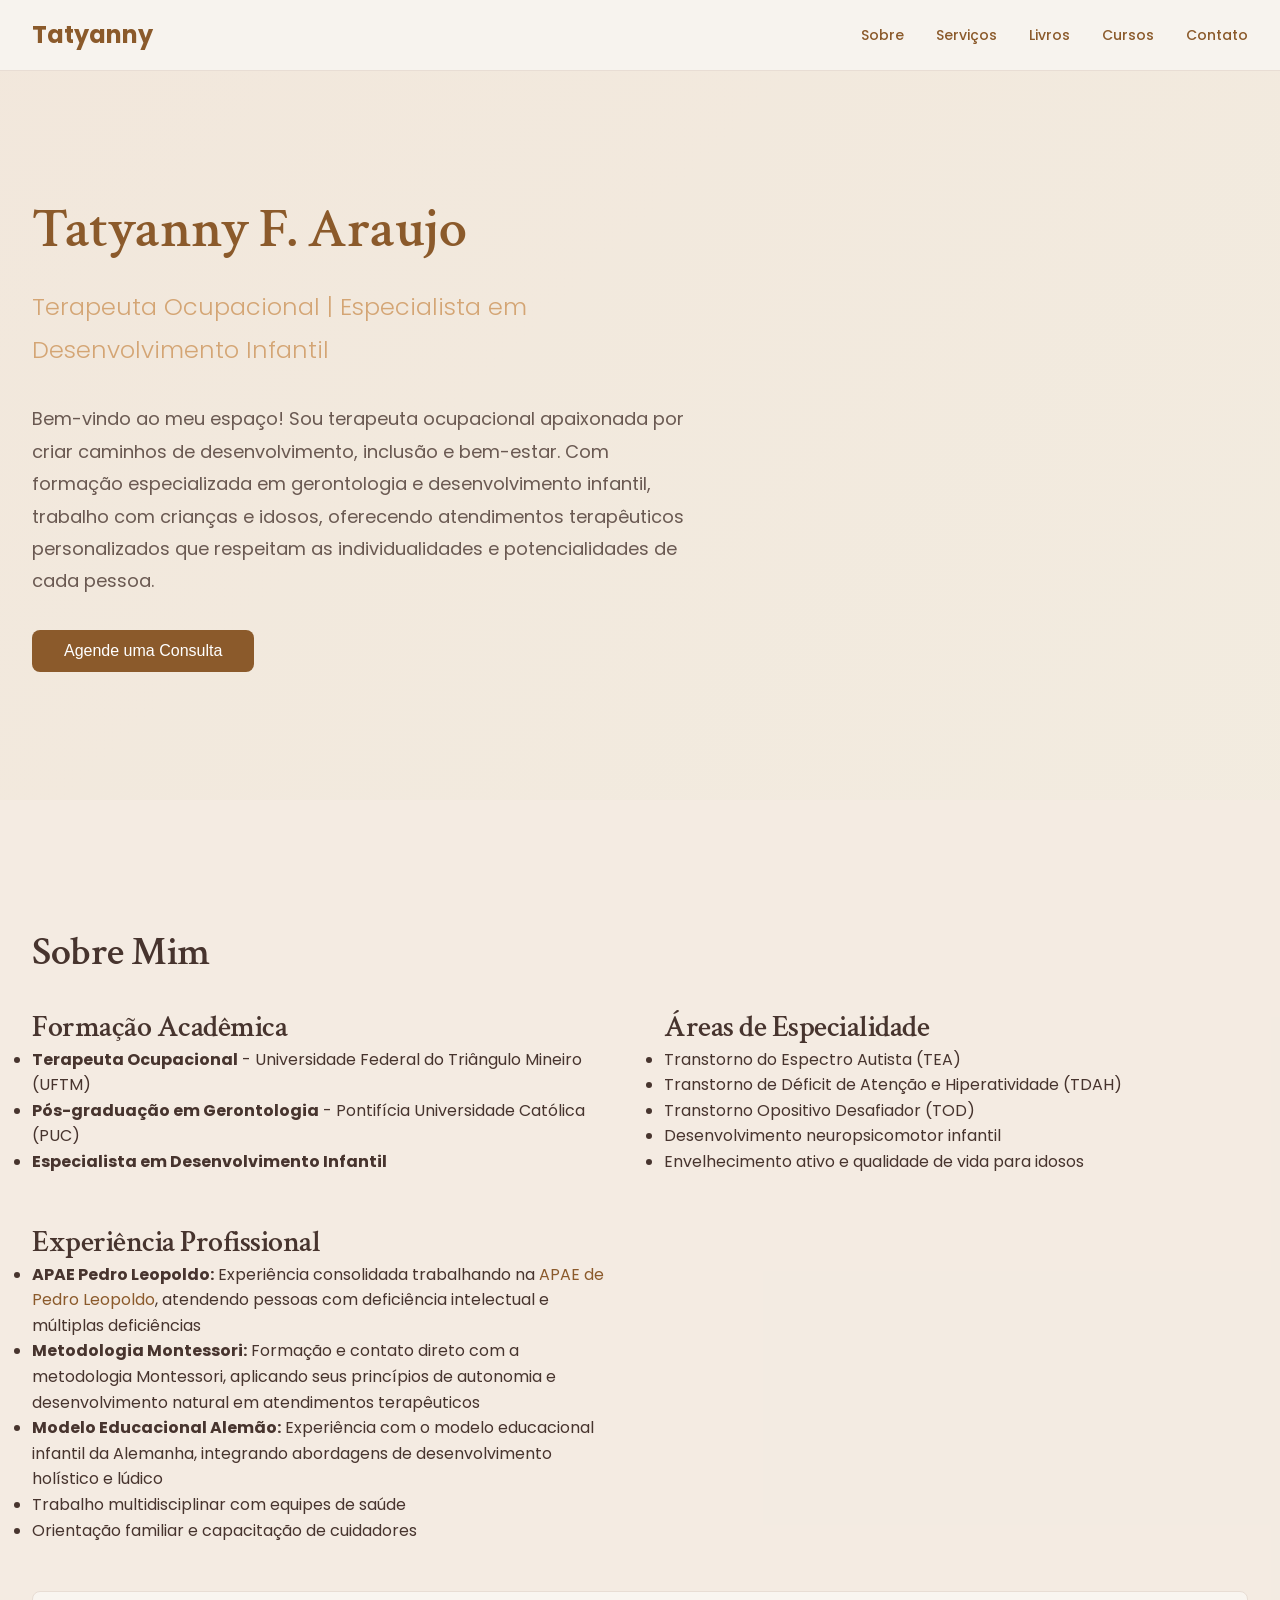
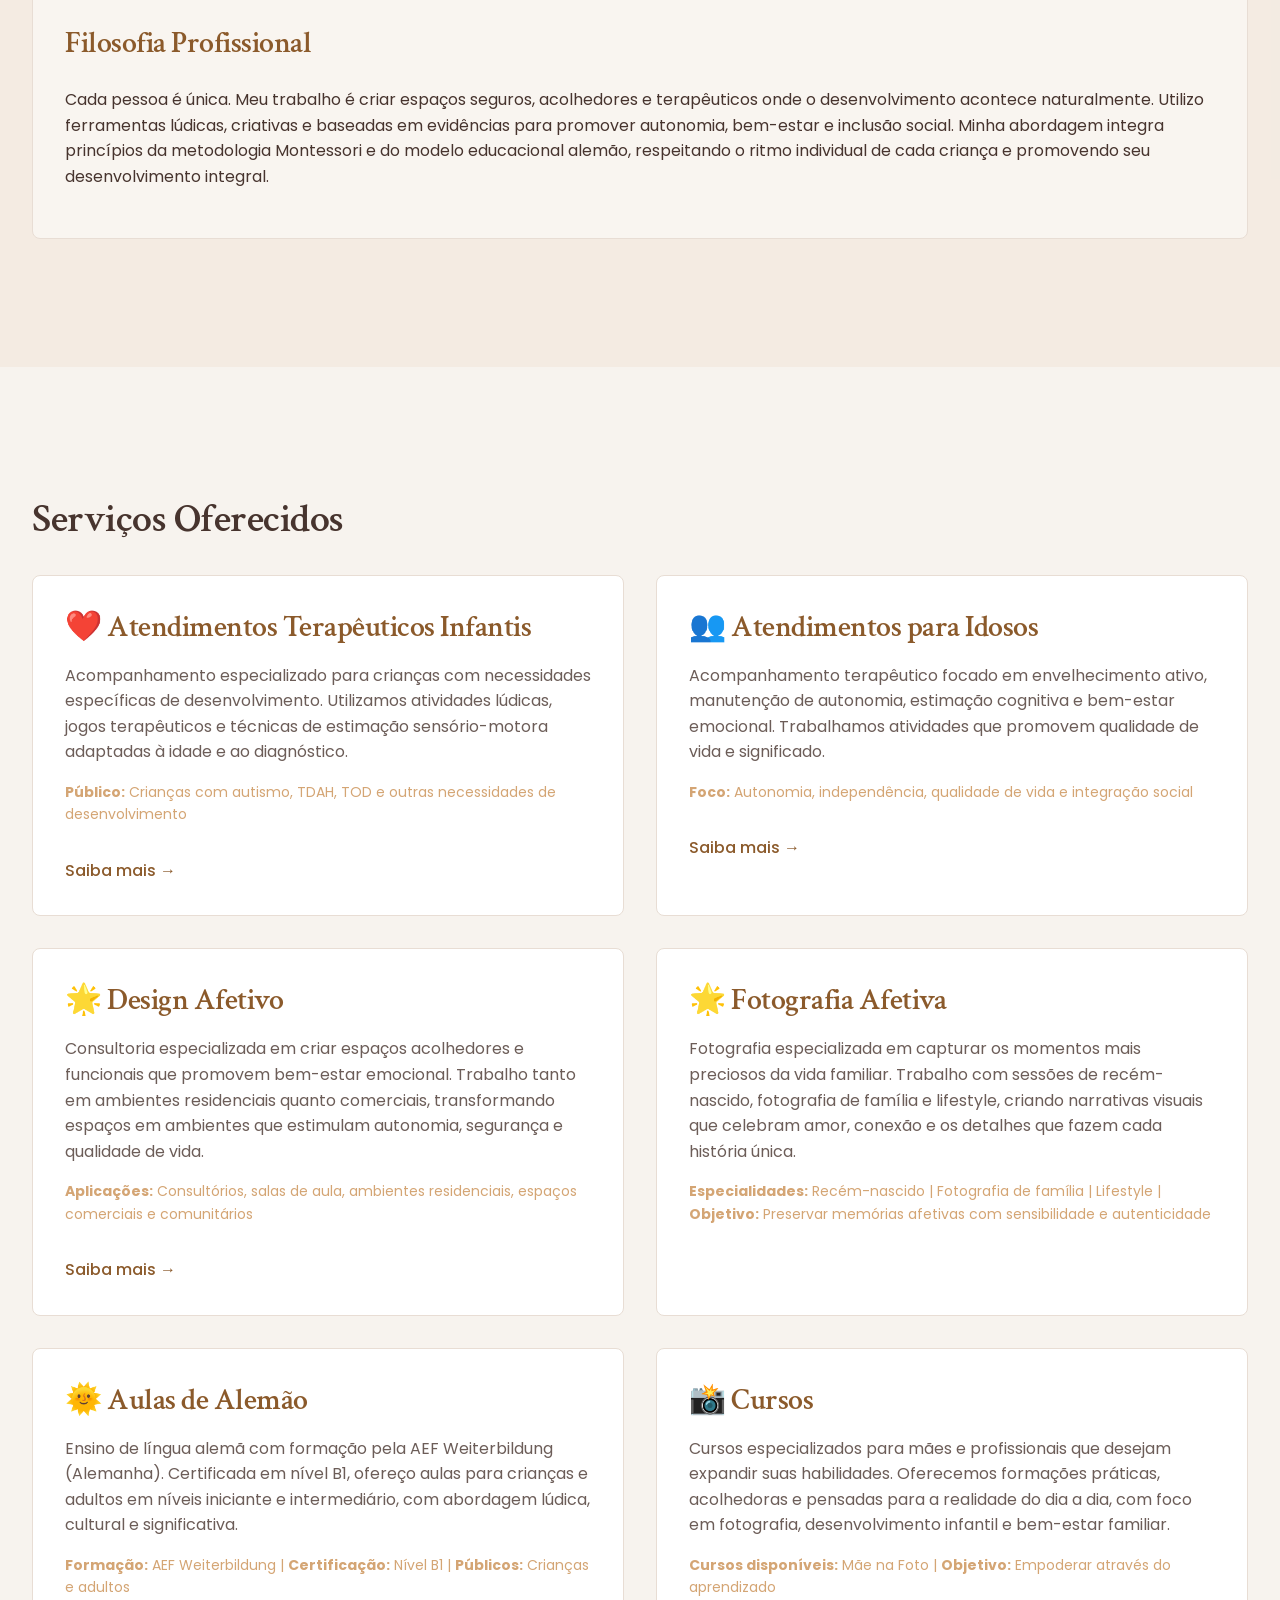
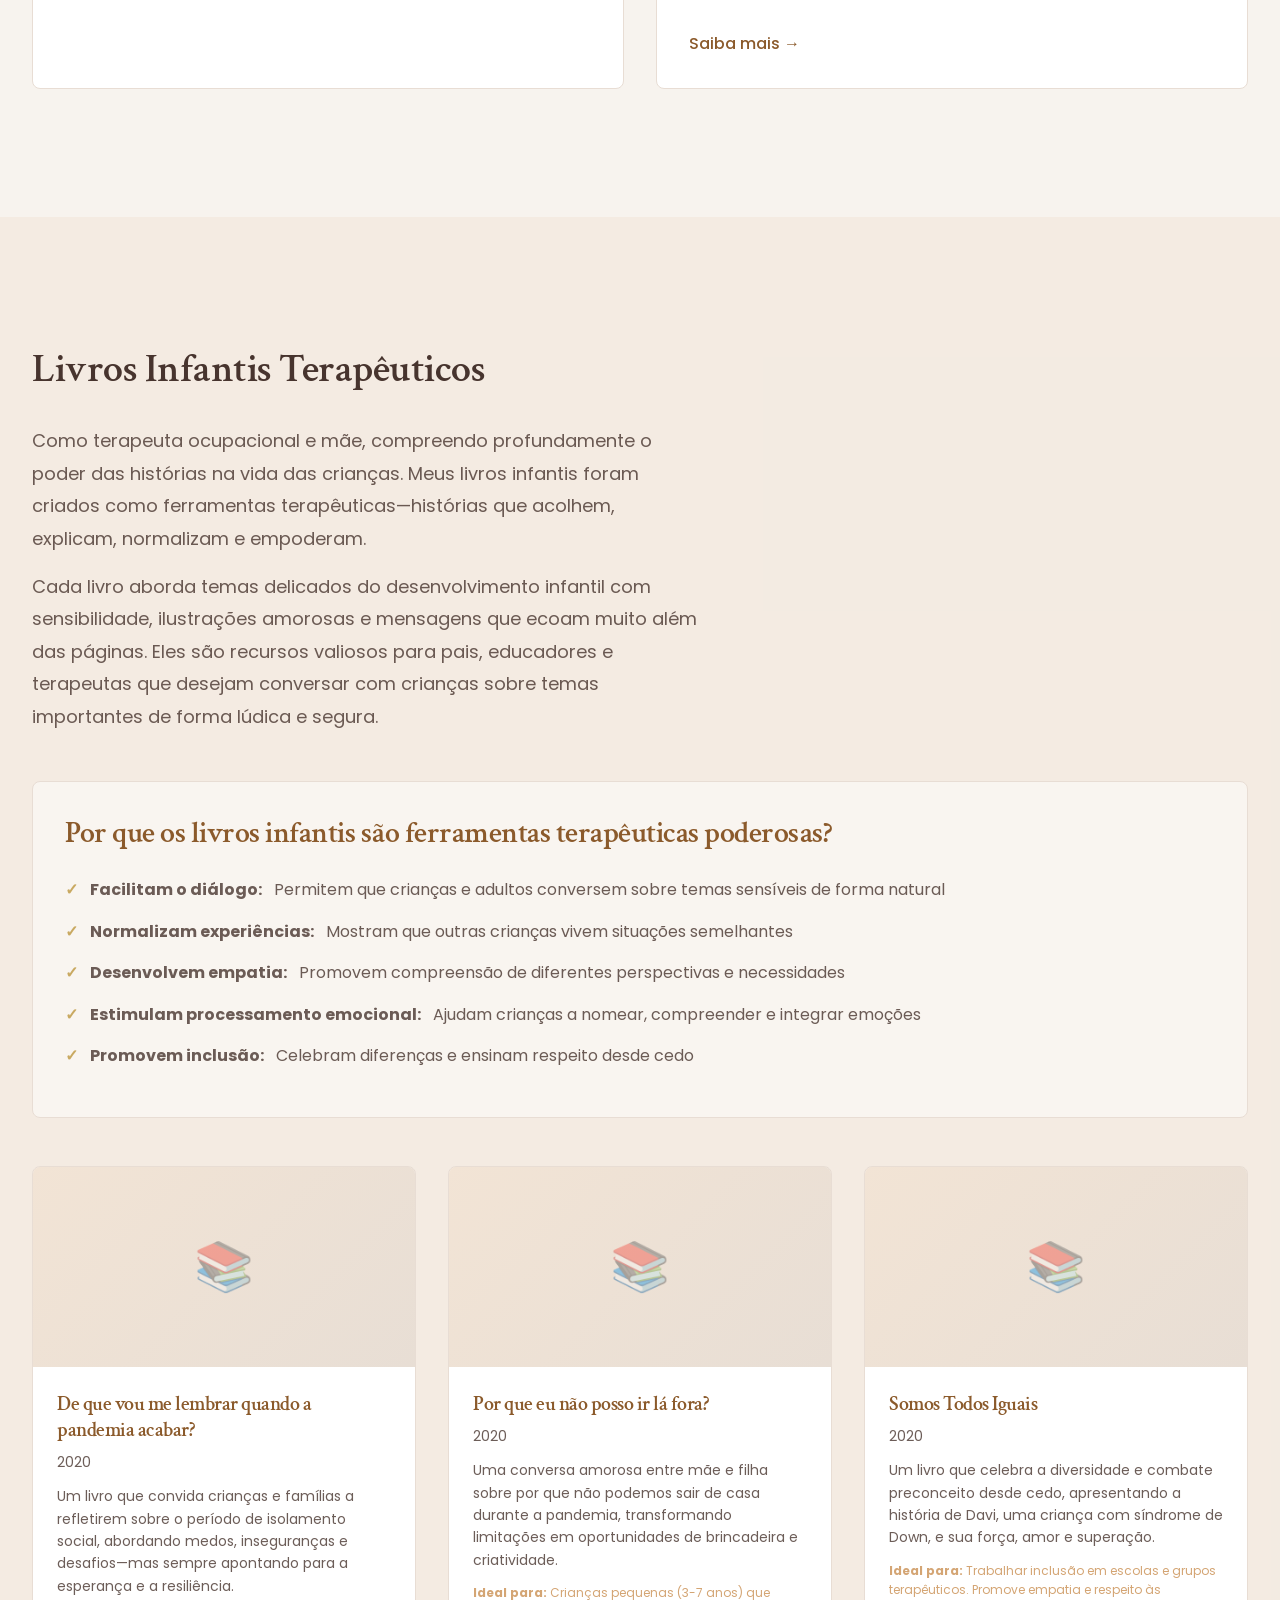
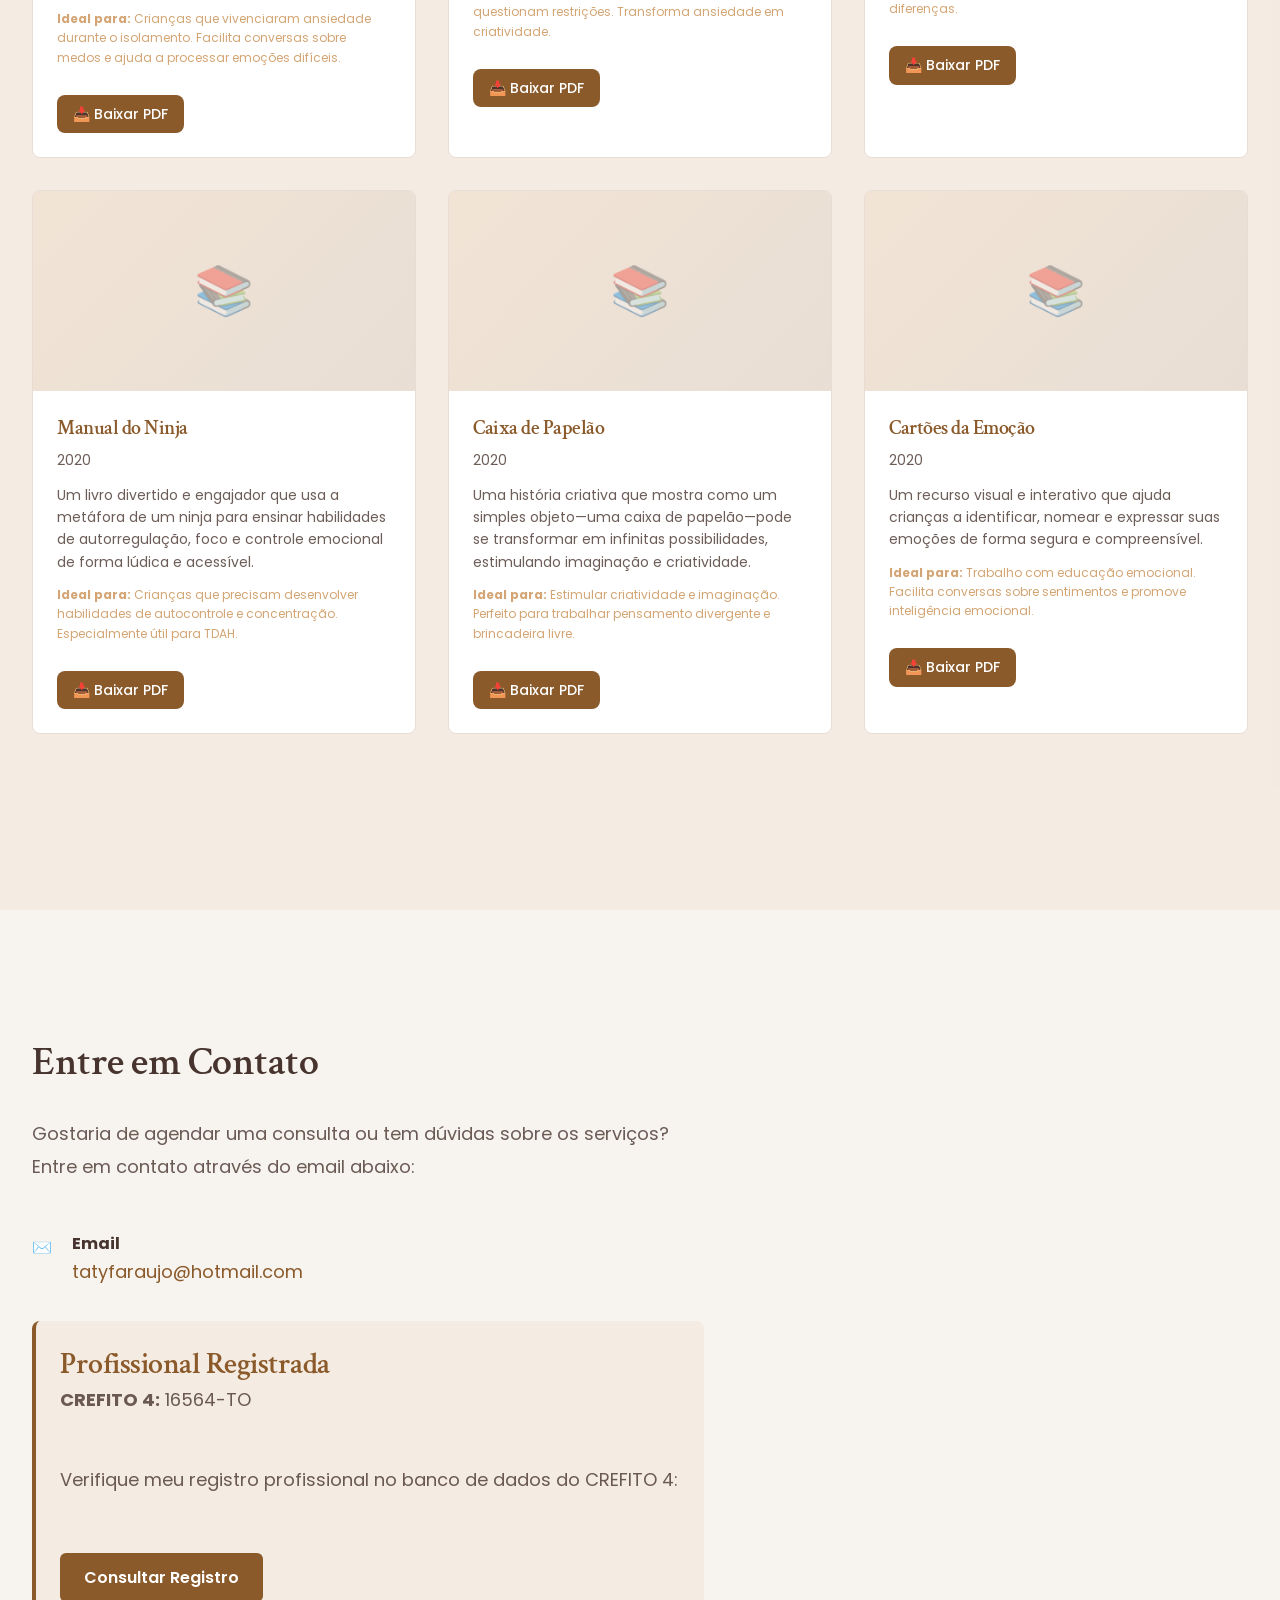
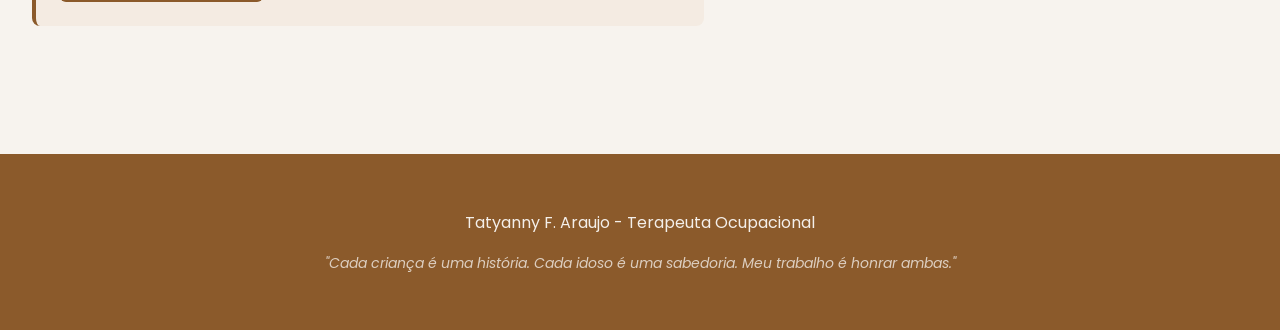
==== index.html @ b0399a03 "Initial commit" ====
<!DOCTYPE html>
<html lang="pt-BR">
<head>
  <meta charset="UTF-8">
  <meta name="viewport" content="width=device-width, initial-scale=1.0">
  <meta name="description" content="Tatyanny F. Araujo - Terapeuta Ocupacional especializada em desenvolvimento infantil e gerontologia">
  <title>Tatyanny F. Araujo - Terapeuta Ocupacional</title>
  
  <!-- Google Fonts -->
  <link rel="preconnect" href="https://fonts.googleapis.com">
  <link rel="preconnect" href="https://fonts.gstatic.com" crossorigin>
  <link href="https://fonts.googleapis.com/css2?family=Crimson+Text:ital,wght@0,400;0,600;1,400&family=Poppins:wght@400;500;600;700&display=swap" rel="stylesheet">
  
  <!-- Estilos -->
  <link rel="stylesheet" href="css/style.css">
</head>
<body>
  <!-- Navegação -->
  <nav>
    <div class="container">
      <div class="logo">Tatyanny</div>
      <ul>
        <li><a href="#sobre">Sobre</a></li>
        <li><a href="#servicos">Serviços</a></li>
        <li><a href="#livros">Livros</a></li>
        <li><a href="cursos.html">Cursos</a></li>
        <li><a href="#contato">Contato</a></li>
      </ul>
    </div>
  </nav>

  <!-- Hero Section -->
  <section class="hero">
    <div class="container">
      <h1>Tatyanny F. Araujo</h1>
      <p class="subtitle">Terapeuta Ocupacional | Especialista em Desenvolvimento Infantil</p>
      <p>Bem-vindo ao meu espaço! Sou terapeuta ocupacional apaixonada por criar caminhos de desenvolvimento, inclusão e bem-estar. Com formação especializada em gerontologia e desenvolvimento infantil, trabalho com crianças e idosos, oferecendo atendimentos terapêuticos personalizados que respeitam as individualidades e potencialidades de cada pessoa.</p>
      <div class="cta-buttons">
        <button class="btn btn-primary">Agende uma Consulta</button>
      </div>
    </div>
  </section>

  <!-- Sobre Section -->
  <section id="sobre" class="bg-light">
    <div class="container">
      <h2>Sobre Mim</h2>
      
      <div class="about-grid">
        <div>
          <h3>Formação Acadêmica</h3>
          <ul>
            <li><strong>Terapeuta Ocupacional</strong> - Universidade Federal do Triângulo Mineiro (UFTM)</li>
            <li><strong>Pós-graduação em Gerontologia</strong> - Pontifícia Universidade Católica (PUC)</li>
            <li><strong>Especialista em Desenvolvimento Infantil</strong></li>
          </ul>
        </div>

        <div>
          <h3>Áreas de Especialidade</h3>
          <ul>
            <li>Transtorno do Espectro Autista (TEA)</li>
            <li>Transtorno de Déficit de Atenção e Hiperatividade (TDAH)</li>
            <li>Transtorno Opositivo Desafiador (TOD)</li>
            <li>Desenvolvimento neuropsicomotor infantil</li>
            <li>Envelhecimento ativo e qualidade de vida para idosos</li>
          </ul>
        </div>

        <div>
          <h3>Experiência Profissional</h3>
          <ul>
            <li><strong>APAE Pedro Leopoldo:</strong> Experiência consolidada trabalhando na <a href="https://www.apaepl.com.br/" target="_blank">APAE de Pedro Leopoldo</a>, atendendo pessoas com deficiência intelectual e múltiplas deficiências</li>
            <li><strong>Metodologia Montessori:</strong> Formação e contato direto com a metodologia Montessori, aplicando seus princípios de autonomia e desenvolvimento natural em atendimentos terapêuticos</li>
            <li><strong>Modelo Educacional Alemão:</strong> Experiência com o modelo educacional infantil da Alemanha, integrando abordagens de desenvolvimento holístico e lúdico</li>
            <li>Trabalho multidisciplinar com equipes de saúde</li>
            <li>Orientação familiar e capacitação de cuidadores</li>
          </ul>
        </div>
      </div>

      <div class="about-box">
        <h3>Filosofia Profissional</h3>
        <p>Cada pessoa é única. Meu trabalho é criar espaços seguros, acolhedores e terapêuticos onde o desenvolvimento acontece naturalmente. Utilizo ferramentas lúdicas, criativas e baseadas em evidências para promover autonomia, bem-estar e inclusão social. Minha abordagem integra princípios da metodologia Montessori e do modelo educacional alemão, respeitando o ritmo individual de cada criança e promovendo seu desenvolvimento integral.</p>
      </div>
    </div>
  </section>

  <!-- Serviços Section -->
  <section id="servicos">
    <div class="container">
      <h2>Serviços Oferecidos</h2>
      
      <div class="services-grid">
        <div class="service-card">
          <h3>❤️ Atendimentos Terapêuticos Infantis</h3>
          <p>Acompanhamento especializado para crianças com necessidades específicas de desenvolvimento. Utilizamos atividades lúdicas, jogos terapêuticos e técnicas de estimação sensório-motora adaptadas à idade e ao diagnóstico.</p>
          <p class="details"><strong>Público:</strong> Crianças com autismo, TDAH, TOD e outras necessidades de desenvolvimento</p>
          <a href="atendimentos-infantis.html" style="color: var(--primary); font-weight: 500; text-decoration: none; display: inline-block; margin-top: 1rem;">Saiba mais →</a>
        </div>

        <div class="service-card">
          <h3>👥 Atendimentos para Idosos</h3>
          <p>Acompanhamento terapêutico focado em envelhecimento ativo, manutenção de autonomia, estimação cognitiva e bem-estar emocional. Trabalhamos atividades que promovem qualidade de vida e significado.</p>
          <p class="details"><strong>Foco:</strong> Autonomia, independência, qualidade de vida e integração social</p>
          <a href="atendimentos-idosos.html" style="color: var(--primary); font-weight: 500; text-decoration: none; display: inline-block; margin-top: 1rem;">Saiba mais →</a>
        </div>

        <div class="service-card">
          <h3>🌟 Design Afetivo</h3>
          <p>Consultoria especializada em criar espaços acolhedores e funcionais que promovem bem-estar emocional. Trabalho tanto em ambientes residenciais quanto comerciais, transformando espaços em ambientes que estimulam autonomia, segurança e qualidade de vida.</p>
          <p class="details"><strong>Aplicações:</strong> Consultórios, salas de aula, ambientes residenciais, espaços comerciais e comunitários</p>
          <a href="design-afetivo.html" style="color: var(--primary); font-weight: 500; text-decoration: none; display: inline-block; margin-top: 1rem;">Saiba mais →</a>
        </div>

        <div class="service-card">
          <h3>🌟 Fotografia Afetiva</h3>
          <p>Fotografia especializada em capturar os momentos mais preciosos da vida familiar. Trabalho com sessões de recém-nascido, fotografia de família e lifestyle, criando narrativas visuais que celebram amor, conexão e os detalhes que fazem cada história única.</p>
          <p class="details"><strong>Especialidades:</strong> Recém-nascido | Fotografia de família | Lifestyle | <strong>Objetivo:</strong> Preservar memórias afetivas com sensibilidade e autenticidade</p>
        </div>

        <div class="service-card">
          <h3>🌞 Aulas de Alemão</h3>
          <p>Ensino de língua alemã com formação pela AEF Weiterbildung (Alemanha). Certificada em nível B1, ofereço aulas para crianças e adultos em níveis iniciante e intermediário, com abordagem lúdica, cultural e significativa.</p>
          <p class="details"><strong>Formação:</strong> AEF Weiterbildung | <strong>Certificação:</strong> Nível B1 | <strong>Públicos:</strong> Crianças e adultos</p>
        </div>

        <div class="service-card">
          <h3>📸 Cursos</h3>
          <p>Cursos especializados para mães e profissionais que desejam expandir suas habilidades. Oferecemos formações práticas, acolhedoras e pensadas para a realidade do dia a dia, com foco em fotografia, desenvolvimento infantil e bem-estar familiar.</p>
          <p class="details"><strong>Cursos disponíveis:</strong> Mãe na Foto | <strong>Objetivo:</strong> Empoderar através do aprendizado</p>
          <a href="cursos.html" style="color: var(--primary); font-weight: 500; text-decoration: none; display: inline-block; margin-top: 1rem;">Saiba mais →</a>
        </div>
      </div>
    </div>
  </section>

  <!-- Livros Section -->
  <section id="livros" class="bg-light">
    <div class="container">
      <h2>Livros Infantis Terapêuticos</h2>
      
      <div class="books-intro">
        <p>Como terapeuta ocupacional e mãe, compreendo profundamente o poder das histórias na vida das crianças. Meus livros infantis foram criados como ferramentas terapêuticas—histórias que acolhem, explicam, normalizam e empoderam.</p>
        <p>Cada livro aborda temas delicados do desenvolvimento infantil com sensibilidade, ilustrações amorosas e mensagens que ecoam muito além das páginas. Eles são recursos valiosos para pais, educadores e terapeutas que desejam conversar com crianças sobre temas importantes de forma lúdica e segura.</p>
      </div>

      <div class="about-box mb-12">
        <h3>Por que os livros infantis são ferramentas terapêuticas poderosas?</h3>
        <ul>
          <li><strong>Facilitam o diálogo:</strong> Permitem que crianças e adultos conversem sobre temas sensíveis de forma natural</li>
          <li><strong>Normalizam experiências:</strong> Mostram que outras crianças vivem situações semelhantes</li>
          <li><strong>Desenvolvem empatia:</strong> Promovem compreensão de diferentes perspectivas e necessidades</li>
          <li><strong>Estimulam processamento emocional:</strong> Ajudam crianças a nomear, compreender e integrar emoções</li>
          <li><strong>Promovem inclusão:</strong> Celebram diferenças e ensinam respeito desde cedo</li>
        </ul>
      </div>

      <div class="books-grid">
        <div class="book-card">
          <div class="book-cover">📚</div>
          <div class="book-content">
            <h3>De que vou me lembrar quando a pandemia acabar?</h3>
            <p class="book-year">2020</p>
            <p>Um livro que convida crianças e famílias a refletirem sobre o período de isolamento social, abordando medos, inseguranças e desafios—mas sempre apontando para a esperança e a resiliência.</p>
            <p class="details"><strong>Ideal para:</strong> Crianças que vivenciaram ansiedade durante o isolamento. Facilita conversas sobre medos e ajuda a processar emoções difíceis.</p>
            <a href="data/De_que_vou_me_lembrar_pt_br_Tatyanny_F_Araujo.pdf" class="btn btn-primary" style="display: inline-block; margin-top: 1rem; width: auto;">📥 Baixar PDF</a>
          </div>
        </div>

        <div class="book-card">
          <div class="book-cover">📚</div>
          <div class="book-content">
            <h3>Por que eu não posso ir lá fora?</h3>
            <p class="book-year">2020</p>
            <p>Uma conversa amorosa entre mãe e filha sobre por que não podemos sair de casa durante a pandemia, transformando limitações em oportunidades de brincadeira e criatividade.</p>
            <p class="details"><strong>Ideal para:</strong> Crianças pequenas (3-7 anos) que questionam restrições. Transforma ansiedade em criatividade.</p>
            <a href="data/Por_que_eu_nao_posso_ir_la_fora_pt_br_Tatyanny_F_Araujo.pdf" class="btn btn-primary" style="display: inline-block; margin-top: 1rem; width: auto;">📥 Baixar PDF</a>
          </div>
        </div>

        <div class="book-card">
          <div class="book-cover">📚</div>
          <div class="book-content">
            <h3>Somos Todos Iguais</h3>
            <p class="book-year">2020</p>
            <p>Um livro que celebra a diversidade e combate preconceito desde cedo, apresentando a história de Davi, uma criança com síndrome de Down, e sua força, amor e superação.</p>
            <p class="details"><strong>Ideal para:</strong> Trabalhar inclusão em escolas e grupos terapêuticos. Promove empatia e respeito às diferenças.</p>
            <a href="data/Somos_Todos_Iguais_pt_br_Tatyanny_Araujo.pdf" class="btn btn-primary" style="display: inline-block; margin-top: 1rem; width: auto;">📥 Baixar PDF</a>
          </div>
        </div>

        <div class="book-card">
          <div class="book-cover">📚</div>
          <div class="book-content">
            <h3>Manual do Ninja</h3>
            <p class="book-year">2020</p>
            <p>Um livro divertido e engajador que usa a metáfora de um ninja para ensinar habilidades de autorregulação, foco e controle emocional de forma lúdica e acessível.</p>
            <p class="details"><strong>Ideal para:</strong> Crianças que precisam desenvolver habilidades de autocontrole e concentração. Especialmente útil para TDAH.</p>
            <a href="data/Manual_do_Ninja_pt_br_Tatyanny_F_Araujo.pdf" class="btn btn-primary" style="display: inline-block; margin-top: 1rem; width: auto;">📥 Baixar PDF</a>
          </div>
        </div>

        <div class="book-card">
          <div class="book-cover">📚</div>
          <div class="book-content">
            <h3>Caixa de Papelão</h3>
            <p class="book-year">2020</p>
            <p>Uma história criativa que mostra como um simples objeto—uma caixa de papelão—pode se transformar em infinitas possibilidades, estimulando imaginação e criatividade.</p>
            <p class="details"><strong>Ideal para:</strong> Estimular criatividade e imaginação. Perfeito para trabalhar pensamento divergente e brincadeira livre.</p>
            <a href="data/Caixa_de_Papelao_pt_br_Tatyanny_F_Araujo.pdf" class="btn btn-primary" style="display: inline-block; margin-top: 1rem; width: auto;">📥 Baixar PDF</a>
          </div>
        </div>

        <div class="book-card">
          <div class="book-cover">📚</div>
          <div class="book-content">
            <h3>Cartões da Emoção</h3>
            <p class="book-year">2020</p>
            <p>Um recurso visual e interativo que ajuda crianças a identificar, nomear e expressar suas emoções de forma segura e compreensível.</p>
            <p class="details"><strong>Ideal para:</strong> Trabalho com educação emocional. Facilita conversas sobre sentimentos e promove inteligência emocional.</p>
            <a href="data/Cartoes_da_emocao_pt_br_Tatyanny_F_Araujo.pdf" class="btn btn-primary" style="display: inline-block; margin-top: 1rem; width: auto;">📥 Baixar PDF</a>
          </div>
        </div>
      </div>
    </div>
  </section>

  <!-- Contato Section -->
  <section id="contato">
    <div class="container">
      <h2>Entre em Contato</h2>
      
      <div class="contact-content">
        <p>Gostaria de agendar uma consulta ou tem dúvidas sobre os serviços? Entre em contato através do email abaixo:</p>
        
        <div class="contact-info">
          <div class="contact-item">
            <span class="contact-icon">✉️</span>
            <div>
              <strong>Email</strong>
              <p><a href="mailto:tatyfaraujo@hotmail.com" style="color: var(--primary); text-decoration: none;">tatyfaraujo@hotmail.com</a></p>
            </div>
          </div>
        </div>

        <div style="margin-top: 2rem; padding: 1.5rem; background-color: rgba(212, 165, 116, 0.1); border-radius: 8px; border-left: 4px solid var(--primary);">
          <h3 style="margin-top: 0; color: var(--primary);">Profissional Registrada</h3>
          <p><strong>CREFITO 4:</strong> 16564-TO</p>
          <p>Verifique meu registro profissional no banco de dados do CREFITO 4:</p>
          <a href="https://crefito-04.implanta.net.br/servicosonline/Publico/ConsultaInscritos/" target="_blank" style="display: inline-block; color: white; background: var(--primary); padding: 0.75rem 1.5rem; border-radius: 6px; text-decoration: none; font-weight: 600; margin-top: 0.5rem;">Consultar Registro</a>
        </div>
      </div>
    </div>
  </section>

  <!-- Footer -->
  <footer>
    <div class="container">
      <p>Tatyanny F. Araujo - Terapeuta Ocupacional</p>
      <p class="quote">"Cada criança é uma história. Cada idoso é uma sabedoria. Meu trabalho é honrar ambas."</p>
    </div>
  </footer>

  <!-- Scripts -->
  <script src="js/script.js"></script>
</body>
</html>
---- css/style.css ----
/* Paleta de Cores Terrosa */
:root {
  --primary: #8B5A2B;        /* Marrom quente */
  --secondary: #D4A574;      /* Bege suave */
  --accent: #C9A961;         /* Bege quente */
  --background: #F7F3EE;     /* Creme muito claro */
  --foreground: #47342E;     /* Marrom escuro */
  --border: #E8DDD4;         /* Border terroso */
  --card-bg: #FFFFFF;        /* Card branco */
}

/* Reset e Base */
* {
  margin: 0;
  padding: 0;
  box-sizing: border-box;
}

html {
  scroll-behavior: smooth;
}

body {
  font-family: 'Poppins', sans-serif;
  background-color: var(--background);
  color: var(--foreground);
  line-height: 1.6;
}

h1, h2, h3, h4, h5, h6 {
  font-family: 'Crimson Text', serif;
  font-weight: 600;
  letter-spacing: -0.5px;
}

h1 {
  font-size: 3.5rem;
  line-height: 1.1;
}

h2 {
  font-size: 2.5rem;
  line-height: 1.2;
  margin-bottom: 2rem;
}

h3 {
  font-size: 1.875rem;
  line-height: 1.3;
}

p {
  margin-bottom: 1rem;
}

a {
  color: var(--primary);
  text-decoration: none;
  transition: color 0.3s ease;
}

a:hover {
  color: var(--accent);
}

/* Container */
.container {
  max-width: 1280px;
  margin: 0 auto;
  padding: 0 1rem;
}

@media (min-width: 640px) {
  .container {
    padding: 0 1.5rem;
  }
}

@media (min-width: 1024px) {
  .container {
    padding: 0 2rem;
  }
}

/* Navigation */
nav {
  position: sticky;
  top: 0;
  z-index: 50;
  background-color: rgba(247, 243, 238, 0.95);
  backdrop-filter: blur(4px);
  border-bottom: 1px solid var(--border);
}

nav .container {
  display: flex;
  align-items: center;
  justify-content: space-between;
  padding-top: 1rem;
  padding-bottom: 1rem;
}

.logo {
  font-size: 1.5rem;
  font-weight: bold;
  color: var(--primary);
}

nav ul {
  display: flex;
  list-style: none;
  gap: 2rem;
}

nav a {
  font-size: 0.875rem;
  font-weight: 500;
}

@media (max-width: 768px) {
  nav ul {
    display: none;
  }
}

/* Hero Section */
.hero {
  position: relative;
  padding: 5rem 0;
  background: linear-gradient(135deg, rgba(212, 165, 116, 0.15) 0%, rgba(201, 169, 97, 0.1) 100%);
  overflow: hidden;
}

@media (min-width: 768px) {
  .hero {
    padding: 8rem 0;
  }
}

.hero h1 {
  color: var(--primary);
  margin-bottom: 1.5rem;
}

.hero .subtitle {
  font-size: 1.5rem;
  color: var(--secondary);
  margin-bottom: 2rem;
  font-weight: 300;
}

.hero p {
  font-size: 1.125rem;
  color: rgba(71, 52, 46, 0.8);
  max-width: 42rem;
  margin-bottom: 2rem;
  line-height: 1.8;
}

.cta-buttons {
  display: flex;
  gap: 1rem;
  flex-wrap: wrap;
}

.btn {
  padding: 0.75rem 2rem;
  font-size: 1rem;
  border: none;
  border-radius: 0.5rem;
  cursor: pointer;
  transition: all 0.3s ease;
  font-weight: 500;
}

.btn-primary {
  background-color: var(--primary);
  color: white;
}

.btn-primary:hover {
  background-color: #6B4423;
  transform: translateY(-2px);
}

.btn-outline {
  background-color: transparent;
  color: var(--primary);
  border: 2px solid var(--primary);
}

.btn-outline:hover {
  background-color: rgba(139, 90, 43, 0.1);
}

/* Sections */
section {
  padding: 5rem 0;
}

@media (min-width: 768px) {
  section {
    padding: 8rem 0;
  }
}

section.bg-light {
  background-color: rgba(212, 165, 116, 0.1);
}

/* About Section */
.about-grid {
  display: grid;
  grid-template-columns: 1fr;
  gap: 3rem;
  margin-bottom: 3rem;
}

@media (min-width: 768px) {
  .about-grid {
    grid-template-columns: 1fr 1fr;
  }
}

.about-box {
  background-color: rgba(255, 255, 255, 0.5);
  border: 1px solid var(--border);
  border-radius: 0.5rem;
  padding: 2rem;
}

.about-box h3 {
  color: var(--primary);
  margin-bottom: 1.5rem;
}

.about-box ul {
  list-style: none;
}

.about-box li {
  display: flex;
  gap: 0.75rem;
  margin-bottom: 1rem;
  color: rgba(71, 52, 46, 0.8);
}

.about-box li:before {
  content: "✓";
  color: var(--accent);
  font-weight: bold;
  flex-shrink: 0;
}

/* Services Grid */
.services-grid {
  display: grid;
  grid-template-columns: 1fr;
  gap: 2rem;
}

@media (min-width: 768px) {
  .services-grid {
    grid-template-columns: 1fr 1fr;
  }
}

.service-card {
  background-color: var(--card-bg);
  border: 1px solid var(--border);
  border-radius: 0.5rem;
  padding: 2rem;
  transition: box-shadow 0.3s ease;
}

.service-card:hover {
  box-shadow: 0 4px 12px rgba(0, 0, 0, 0.1);
}

.service-card h3 {
  color: var(--primary);
  margin-bottom: 1rem;
  display: flex;
  align-items: center;
  gap: 1rem;
}

.service-card p {
  color: rgba(71, 52, 46, 0.8);
  margin-bottom: 1rem;
}

.service-card .details {
  font-size: 0.875rem;
  color: var(--secondary);
}

/* Books Section */
.books-intro {
  max-width: 42rem;
  margin-bottom: 3rem;
}

.books-intro p {
  font-size: 1.125rem;
  color: rgba(71, 52, 46, 0.8);
  line-height: 1.8;
}

.books-grid {
  display: grid;
  grid-template-columns: 1fr;
  gap: 2rem;
  margin-bottom: 3rem;
}

@media (min-width: 768px) {
  .books-grid {
    grid-template-columns: repeat(3, 1fr);
  }
}

.book-card {
  background-color: var(--card-bg);
  border: 1px solid var(--border);
  border-radius: 0.5rem;
  overflow: hidden;
  transition: box-shadow 0.3s ease;
}

.book-card:hover {
  box-shadow: 0 4px 12px rgba(0, 0, 0, 0.1);
}

.book-cover {
  background: linear-gradient(135deg, rgba(212, 165, 116, 0.3) 0%, rgba(139, 90, 43, 0.2) 100%);
  padding: 3rem;
  display: flex;
  align-items: center;
  justify-content: center;
  min-height: 200px;
  color: rgba(139, 90, 43, 0.4);
  font-size: 3rem;
}

.book-content {
  padding: 1.5rem;
}

.book-content h3 {
  color: var(--primary);
  margin-bottom: 0.5rem;
  font-size: 1.25rem;
}

.book-year {
  font-size: 0.875rem;
  color: var(--secondary);
  margin-bottom: 1rem;
}

.book-content p {
  font-size: 0.875rem;
  color: rgba(71, 52, 46, 0.8);
  margin-bottom: 0.75rem;
}

.book-content .details {
  font-size: 0.75rem;
  color: var(--secondary);
}

.book-content .btn {
  font-size: 0.875rem;
  padding: 0.5rem 1rem;
  margin-top: 1rem;
}

/* Contact Section */
.contact-content {
  max-width: 42rem;
}

.contact-content p {
  font-size: 1.125rem;
  color: rgba(71, 52, 46, 0.8);
  margin-bottom: 3rem;
  line-height: 1.8;
}

.contact-info {
  display: flex;
  flex-direction: column;
  gap: 1.5rem;
}

.contact-item {
  display: flex;
  gap: 1rem;
}

.contact-icon {
  width: 1.5rem;
  height: 1.5rem;
  color: var(--accent);
  flex-shrink: 0;
  margin-top: 0.25rem;
}

.contact-item strong {
  color: var(--foreground);
  display: block;
}

.contact-item p {
  color: rgba(71, 52, 46, 0.8);
  margin: 0;
}

/* Footer */
footer {
  background-color: var(--primary);
  color: white;
  padding: 3rem 0;
  text-align: center;
}

footer p {
  margin: 0.5rem 0;
  color: rgba(255, 255, 255, 0.9);
}

footer .quote {
  font-size: 0.875rem;
  color: rgba(255, 255, 255, 0.7);
  font-style: italic;
  margin-top: 1rem;
}

/* Utilities */
.text-center {
  text-align: center;
}

.max-w-2xl {
  max-width: 42rem;
}

.mb-4 {
  margin-bottom: 1rem;
}

.mb-8 {
  margin-bottom: 2rem;
}

.mb-12 {
  margin-bottom: 3rem;
}

.mt-8 {
  margin-top: 2rem;
}

/* Responsive */
@media (max-width: 768px) {
  h1 {
    font-size: 2.5rem;
  }

  h2 {
    font-size: 1.875rem;
  }

  h3 {
    font-size: 1.25rem;
  }

  .hero .subtitle {
    font-size: 1.25rem;
  }

  .cta-buttons {
    flex-direction: column;
  }

  .btn {
    width: 100%;
    text-align: center;
  }
}
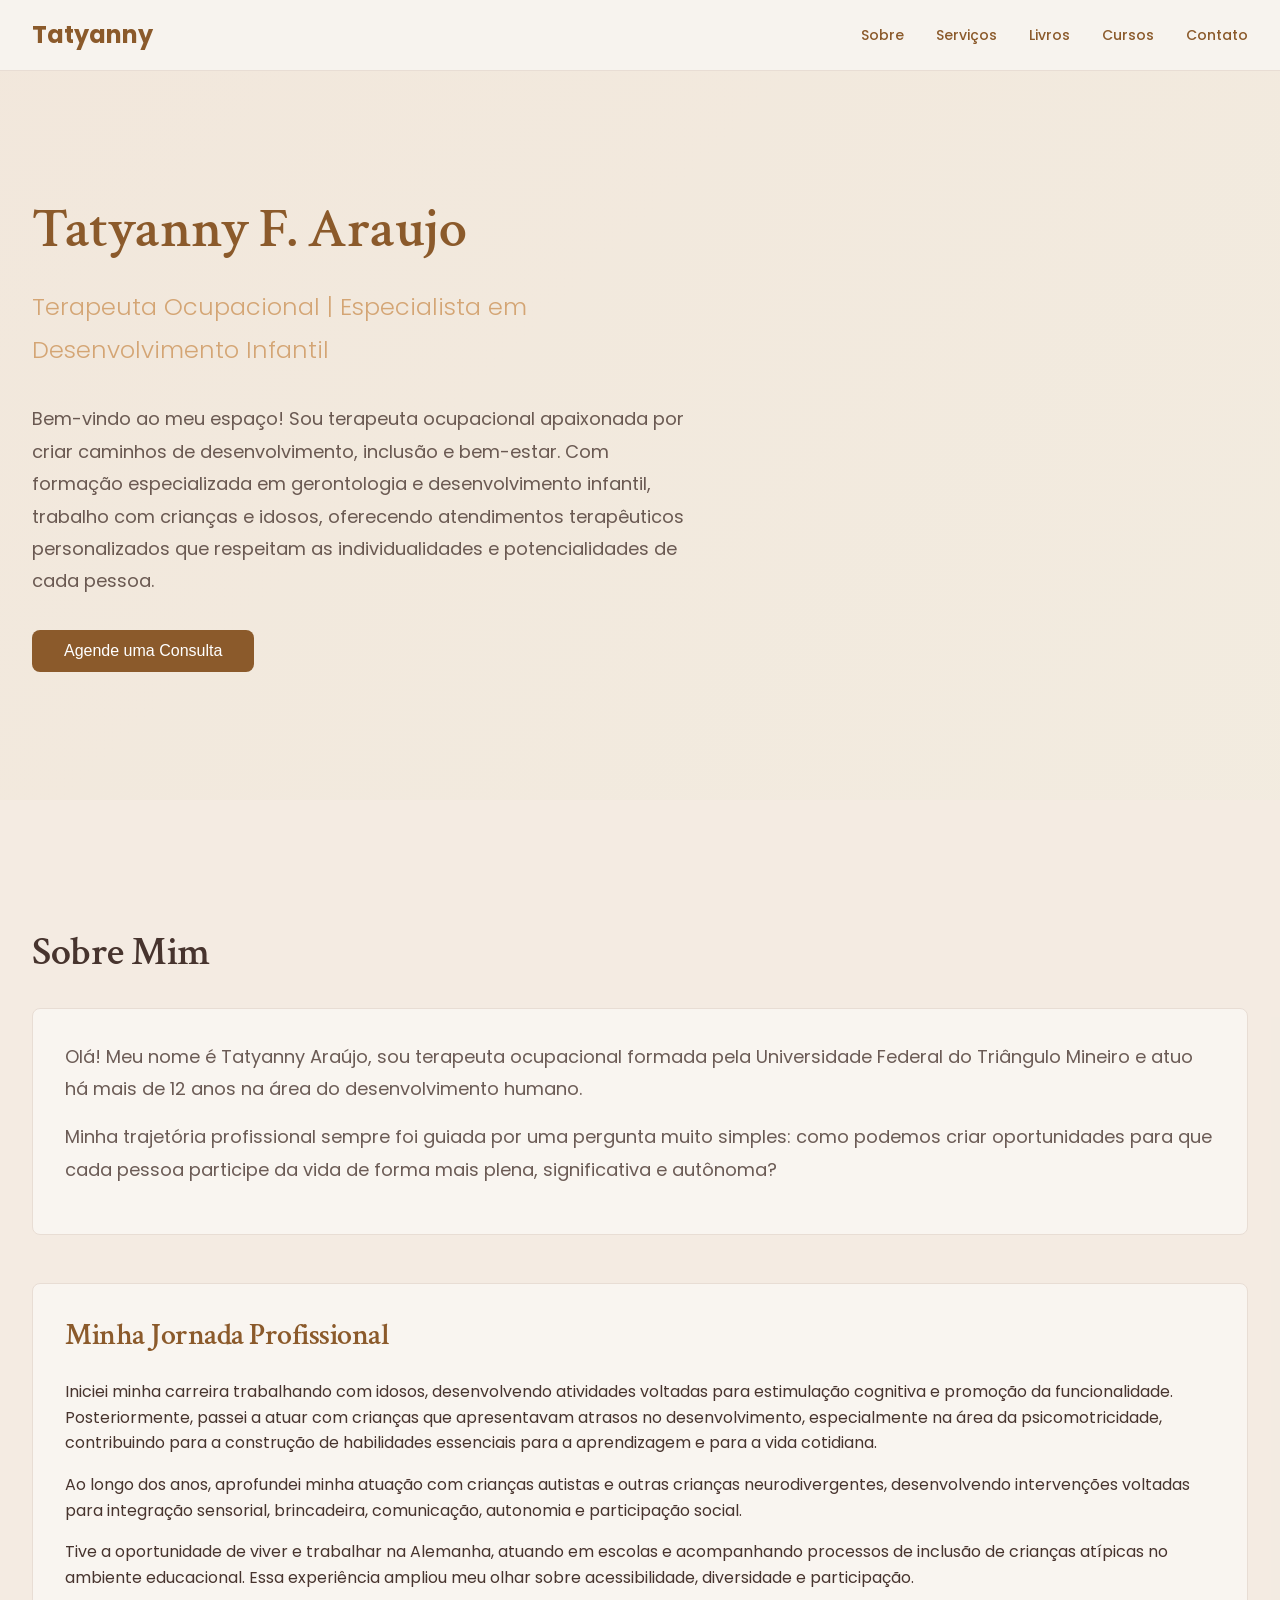
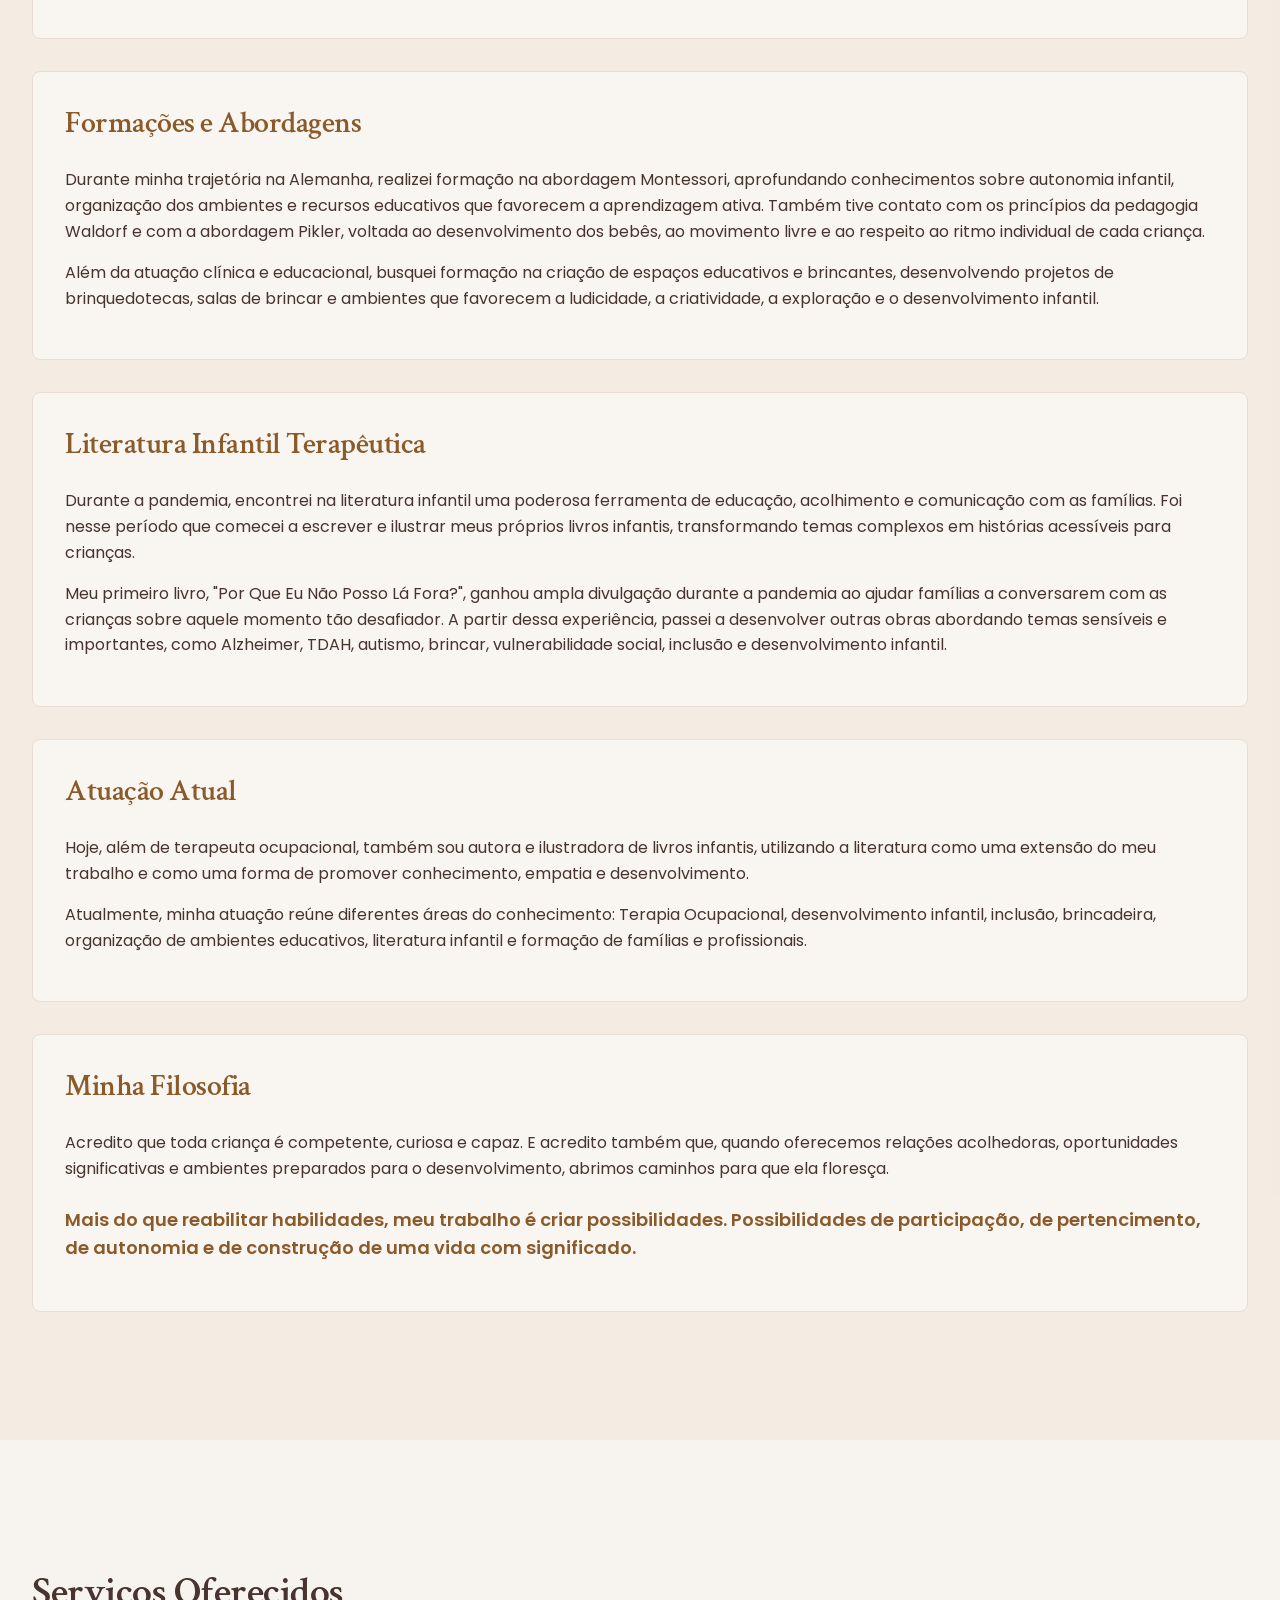
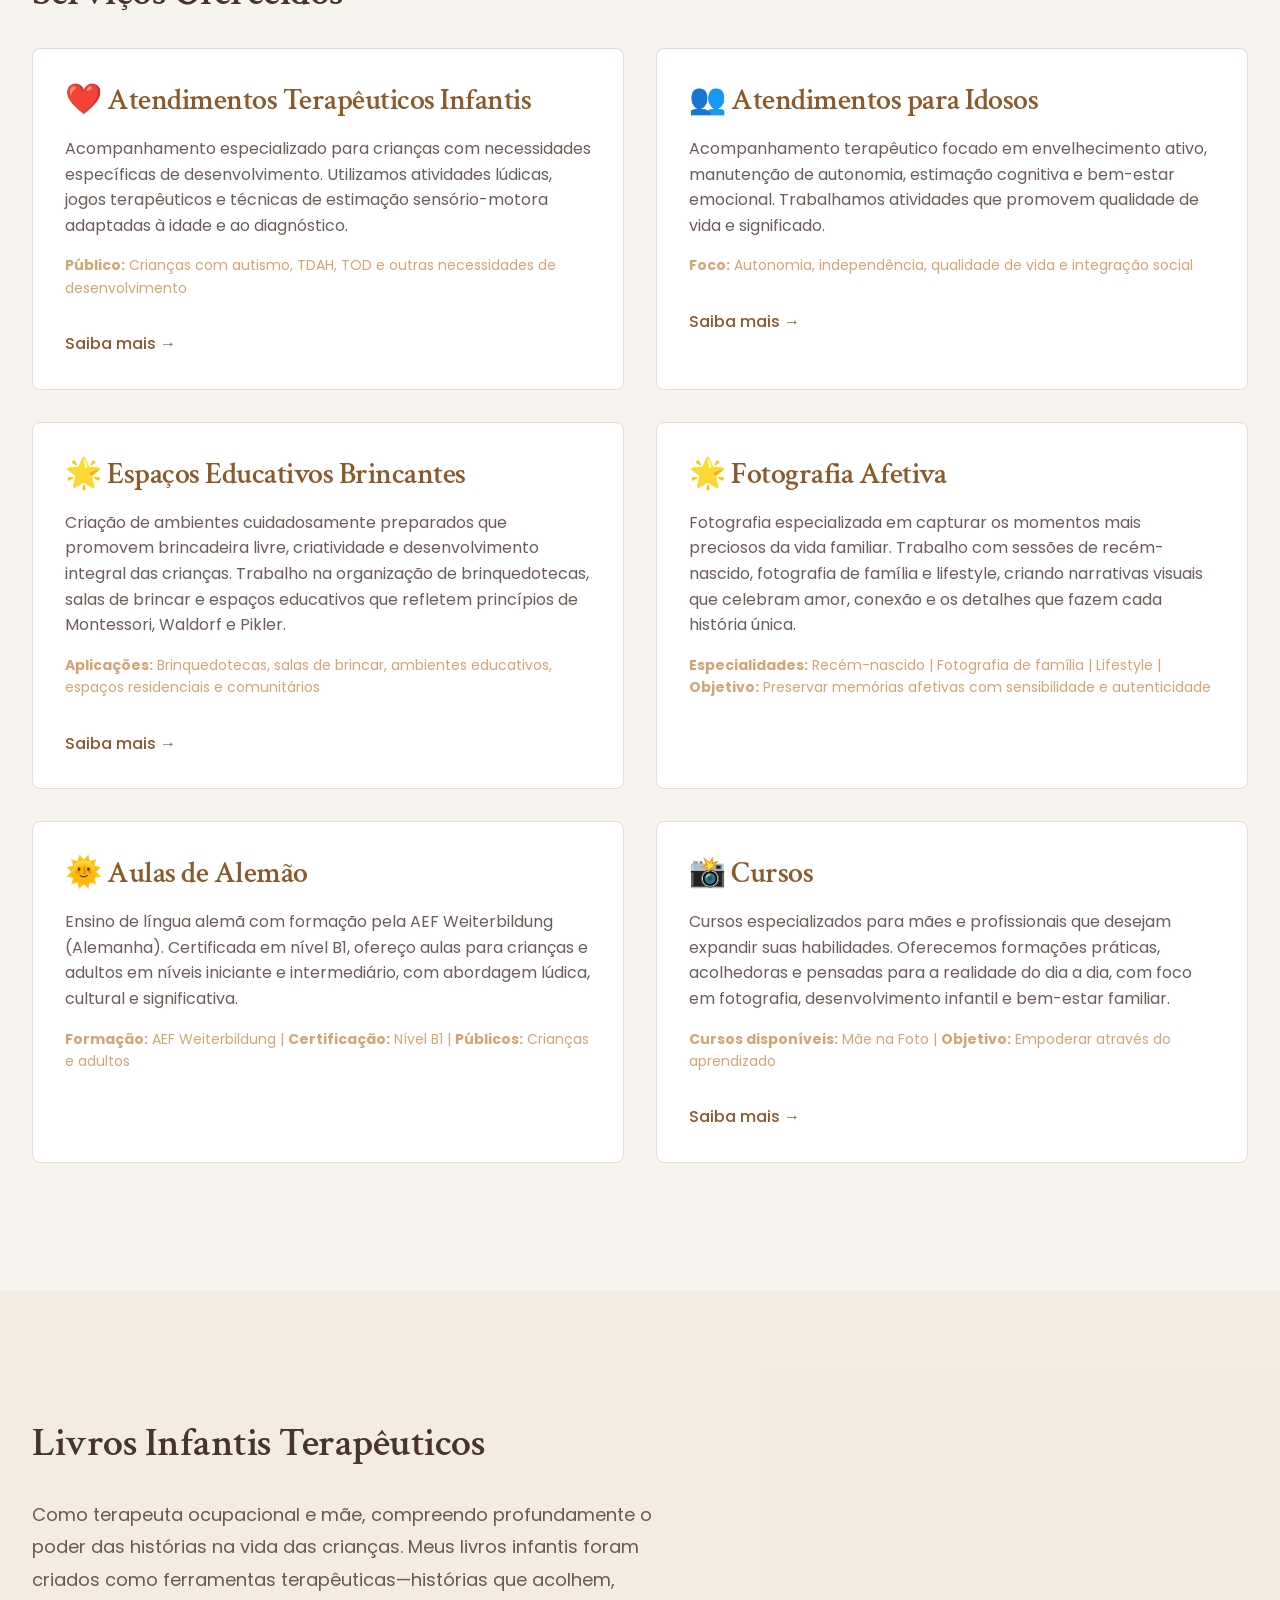
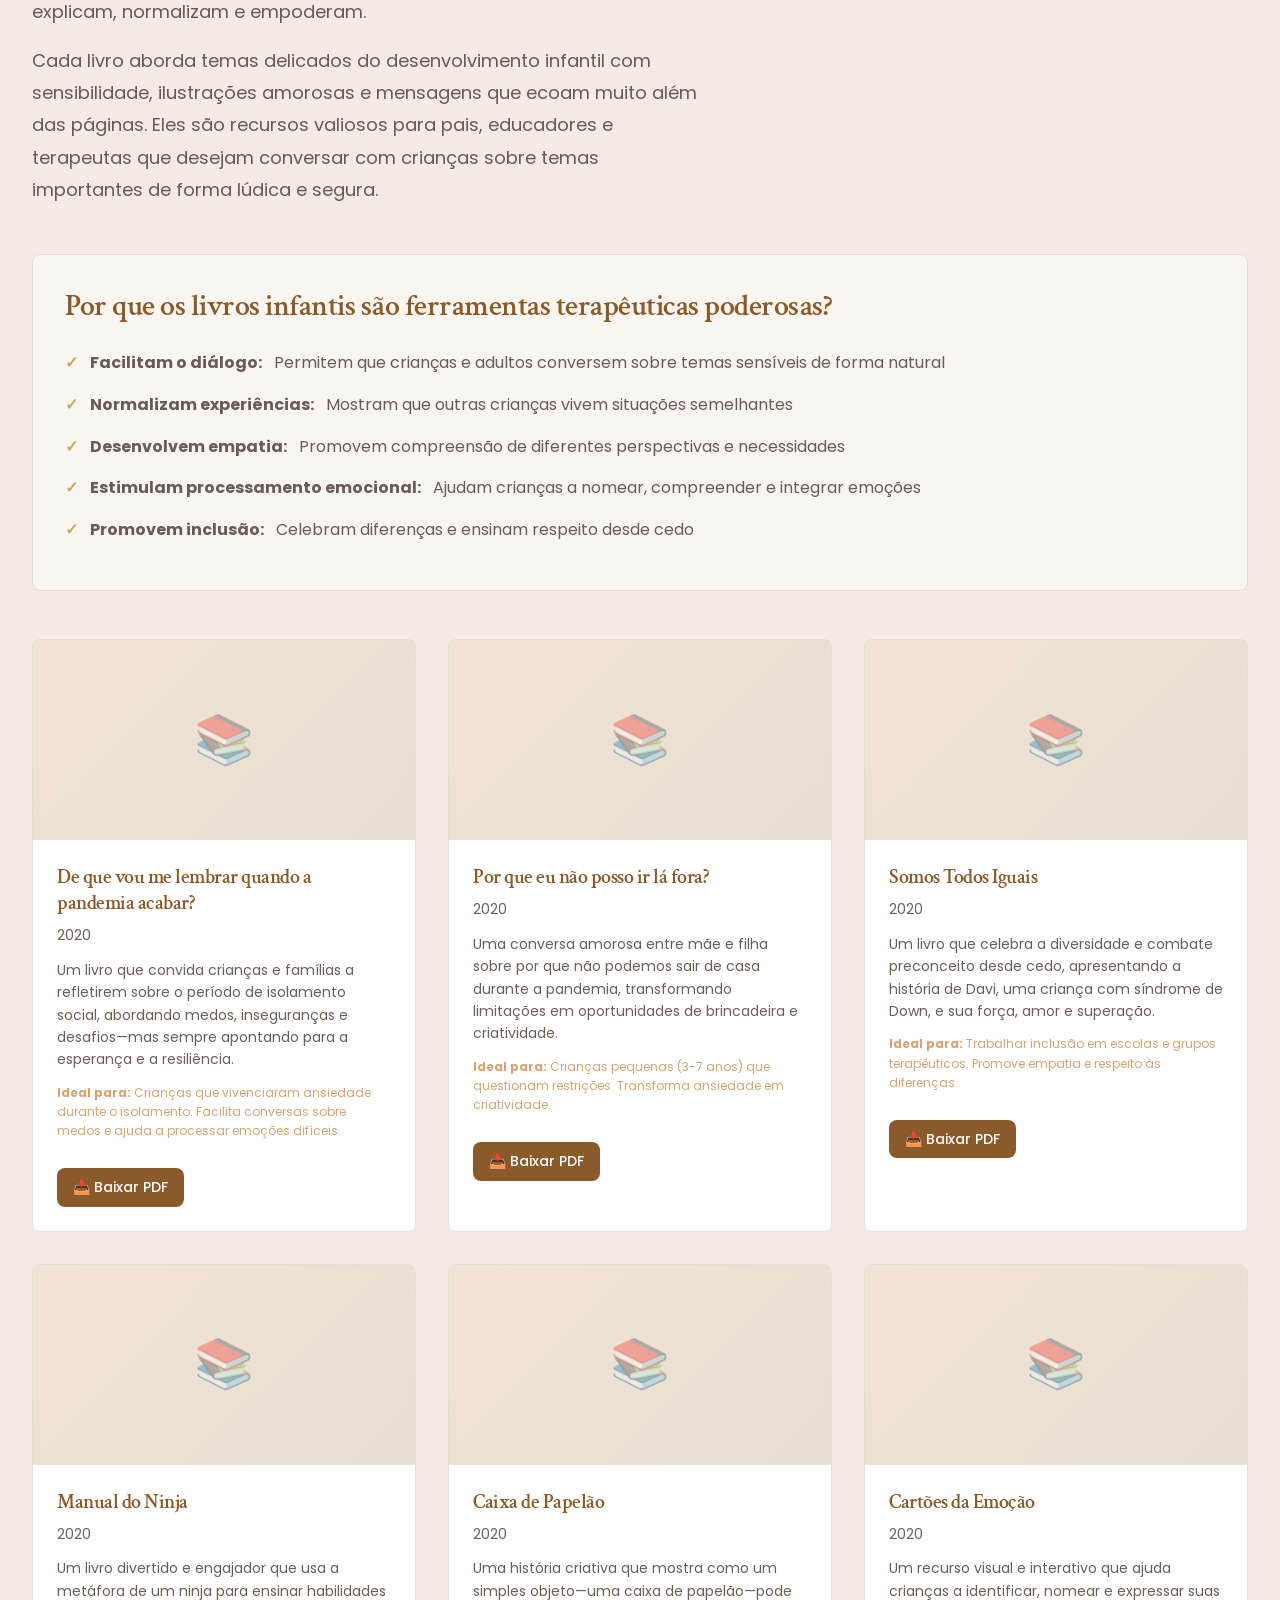
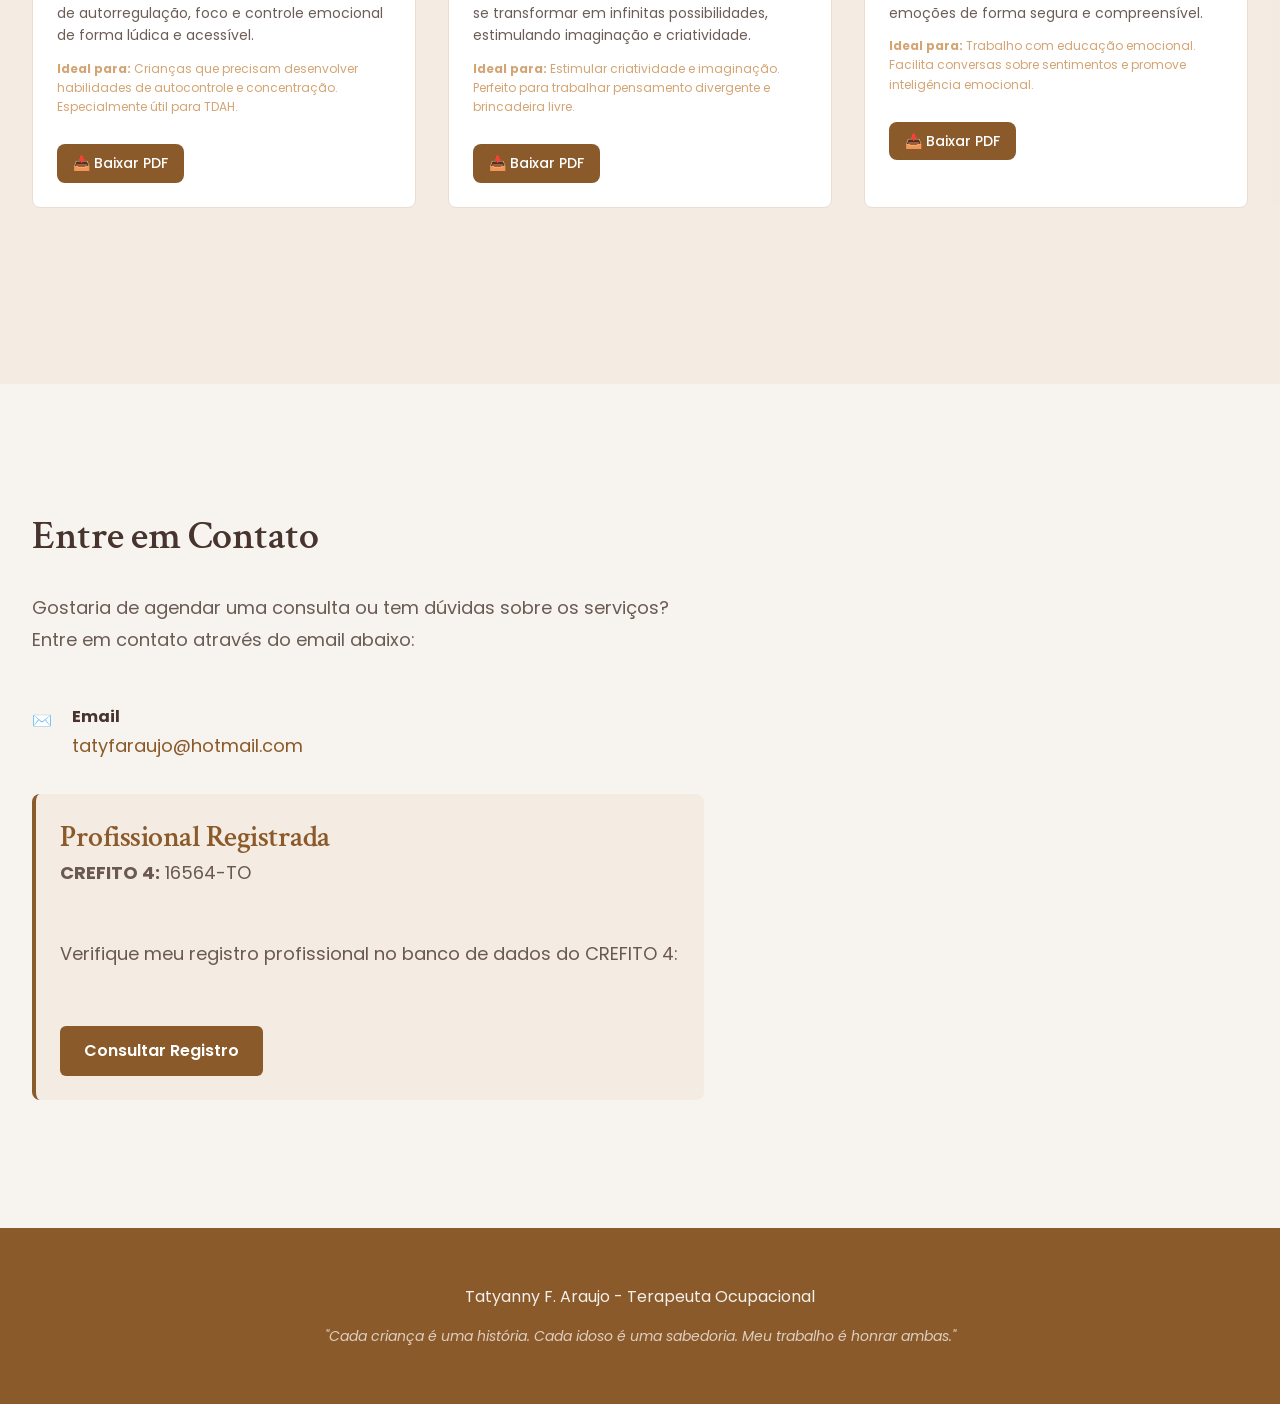
==== commit 9047656d: "atualizacoes" ====
--- a/index.html
+++ b/index.html
@@ -46,42 +46,50 @@
     <div class="container">
       <h2>Sobre Mim</h2>
       
-      <div class="about-grid">
-        <div>
-          <h3>Formação Acadêmica</h3>
-          <ul>
-            <li><strong>Terapeuta Ocupacional</strong> - Universidade Federal do Triângulo Mineiro (UFTM)</li>
-            <li><strong>Pós-graduação em Gerontologia</strong> - Pontifícia Universidade Católica (PUC)</li>
-            <li><strong>Especialista em Desenvolvimento Infantil</strong></li>
-          </ul>
-        </div>
-
-        <div>
-          <h3>Áreas de Especialidade</h3>
-          <ul>
-            <li>Transtorno do Espectro Autista (TEA)</li>
-            <li>Transtorno de Déficit de Atenção e Hiperatividade (TDAH)</li>
-            <li>Transtorno Opositivo Desafiador (TOD)</li>
-            <li>Desenvolvimento neuropsicomotor infantil</li>
-            <li>Envelhecimento ativo e qualidade de vida para idosos</li>
-          </ul>
-        </div>
-
-        <div>
-          <h3>Experiência Profissional</h3>
-          <ul>
-            <li><strong>APAE Pedro Leopoldo:</strong> Experiência consolidada trabalhando na <a href="https://www.apaepl.com.br/" target="_blank">APAE de Pedro Leopoldo</a>, atendendo pessoas com deficiência intelectual e múltiplas deficiências</li>
-            <li><strong>Metodologia Montessori:</strong> Formação e contato direto com a metodologia Montessori, aplicando seus princípios de autonomia e desenvolvimento natural em atendimentos terapêuticos</li>
-            <li><strong>Modelo Educacional Alemão:</strong> Experiência com o modelo educacional infantil da Alemanha, integrando abordagens de desenvolvimento holístico e lúdico</li>
-            <li>Trabalho multidisciplinar com equipes de saúde</li>
-            <li>Orientação familiar e capacitação de cuidadores</li>
-          </ul>
-        </div>
+      <div class="about-box" style="margin-bottom: 3rem;">
+        <p style="font-size: 1.125rem; line-height: 1.8; color: rgba(71, 52, 46, 0.8);">
+          Olá! Meu nome é Tatyanny Araújo, sou terapeuta ocupacional formada pela Universidade Federal do Triângulo Mineiro e atuo há mais de 12 anos na área do desenvolvimento humano.
+        </p>
+        <p style="font-size: 1.125rem; line-height: 1.8; color: rgba(71, 52, 46, 0.8);">
+          Minha trajetória profissional sempre foi guiada por uma pergunta muito simples: como podemos criar oportunidades para que cada pessoa participe da vida de forma mais plena, significativa e autônoma?
+        </p>
+      </div>
+
+      <div class="about-box" style="margin-bottom: 2rem;">
+        <h3>Minha Jornada Profissional</h3>
+        <p>Iniciei minha carreira trabalhando com idosos, desenvolvendo atividades voltadas para estimulação cognitiva e promoção da funcionalidade. Posteriormente, passei a atuar com crianças que apresentavam atrasos no desenvolvimento, especialmente na área da psicomotricidade, contribuindo para a construção de habilidades essenciais para a aprendizagem e para a vida cotidiana.</p>
+        
+        <p>Ao longo dos anos, aprofundei minha atuação com crianças autistas e outras crianças neurodivergentes, desenvolvendo intervenções voltadas para integração sensorial, brincadeira, comunicação, autonomia e participação social.</p>
+        
+        <p>Tive a oportunidade de viver e trabalhar na Alemanha, atuando em escolas e acompanhando processos de inclusão de crianças atípicas no ambiente educacional. Essa experiência ampliou meu olhar sobre acessibilidade, diversidade e participação.</p>
+      </div>
+
+      <div class="about-box" style="margin-bottom: 2rem;">
+        <h3>Formações e Abordagens</h3>
+        <p>Durante minha trajetória na Alemanha, realizei formação na abordagem Montessori, aprofundando conhecimentos sobre autonomia infantil, organização dos ambientes e recursos educativos que favorecem a aprendizagem ativa. Também tive contato com os princípios da pedagogia Waldorf e com a abordagem Pikler, voltada ao desenvolvimento dos bebês, ao movimento livre e ao respeito ao ritmo individual de cada criança.</p>
+        
+        <p>Além da atuação clínica e educacional, busquei formação na criação de espaços educativos e brincantes, desenvolvendo projetos de brinquedotecas, salas de brincar e ambientes que favorecem a ludicidade, a criatividade, a exploração e o desenvolvimento infantil.</p>
+      </div>
+
+      <div class="about-box" style="margin-bottom: 2rem;">
+        <h3>Literatura Infantil Terapêutica</h3>
+        <p>Durante a pandemia, encontrei na literatura infantil uma poderosa ferramenta de educação, acolhimento e comunicação com as famílias. Foi nesse período que comecei a escrever e ilustrar meus próprios livros infantis, transformando temas complexos em histórias acessíveis para crianças.</p>
+        
+        <p>Meu primeiro livro, "Por Que Eu Não Posso Lá Fora?", ganhou ampla divulgação durante a pandemia ao ajudar famílias a conversarem com as crianças sobre aquele momento tão desafiador. A partir dessa experiência, passei a desenvolver outras obras abordando temas sensíveis e importantes, como Alzheimer, TDAH, autismo, brincar, vulnerabilidade social, inclusão e desenvolvimento infantil.</p>
+      </div>
+
+      <div class="about-box" style="margin-bottom: 2rem;">
+        <h3>Atuação Atual</h3>
+        <p>Hoje, além de terapeuta ocupacional, também sou autora e ilustradora de livros infantis, utilizando a literatura como uma extensão do meu trabalho e como uma forma de promover conhecimento, empatia e desenvolvimento.</p>
+        
+        <p>Atualmente, minha atuação reúne diferentes áreas do conhecimento: Terapia Ocupacional, desenvolvimento infantil, inclusão, brincadeira, organização de ambientes educativos, literatura infantil e formação de famílias e profissionais.</p>
       </div>
 
       <div class="about-box">
-        <h3>Filosofia Profissional</h3>
-        <p>Cada pessoa é única. Meu trabalho é criar espaços seguros, acolhedores e terapêuticos onde o desenvolvimento acontece naturalmente. Utilizo ferramentas lúdicas, criativas e baseadas em evidências para promover autonomia, bem-estar e inclusão social. Minha abordagem integra princípios da metodologia Montessori e do modelo educacional alemão, respeitando o ritmo individual de cada criança e promovendo seu desenvolvimento integral.</p>
+        <h3>Minha Filosofia</h3>
+        <p style="margin-bottom: 1.5rem;">Acredito que toda criança é competente, curiosa e capaz. E acredito também que, quando oferecemos relações acolhedoras, oportunidades significativas e ambientes preparados para o desenvolvimento, abrimos caminhos para que ela floresça.</p>
+        
+        <p style="font-weight: 600; color: var(--primary); font-size: 1.125rem;">Mais do que reabilitar habilidades, meu trabalho é criar possibilidades. Possibilidades de participação, de pertencimento, de autonomia e de construção de uma vida com significado.</p>
       </div>
     </div>
   </section>
@@ -107,9 +115,9 @@
         </div>
 
         <div class="service-card">
-          <h3>🌟 Design Afetivo</h3>
-          <p>Consultoria especializada em criar espaços acolhedores e funcionais que promovem bem-estar emocional. Trabalho tanto em ambientes residenciais quanto comerciais, transformando espaços em ambientes que estimulam autonomia, segurança e qualidade de vida.</p>
-          <p class="details"><strong>Aplicações:</strong> Consultórios, salas de aula, ambientes residenciais, espaços comerciais e comunitários</p>
+          <h3>🌟 Espaços Educativos Brincantes</h3>
+          <p>Criação de ambientes cuidadosamente preparados que promovem brincadeira livre, criatividade e desenvolvimento integral das crianças. Trabalho na organização de brinquedotecas, salas de brincar e espaços educativos que refletem princípios de Montessori, Waldorf e Pikler.</p>
+          <p class="details"><strong>Aplicações:</strong> Brinquedotecas, salas de brincar, ambientes educativos, espaços residenciais e comunitários</p>
           <a href="design-afetivo.html" style="color: var(--primary); font-weight: 500; text-decoration: none; display: inline-block; margin-top: 1rem;">Saiba mais →</a>
         </div>
 
